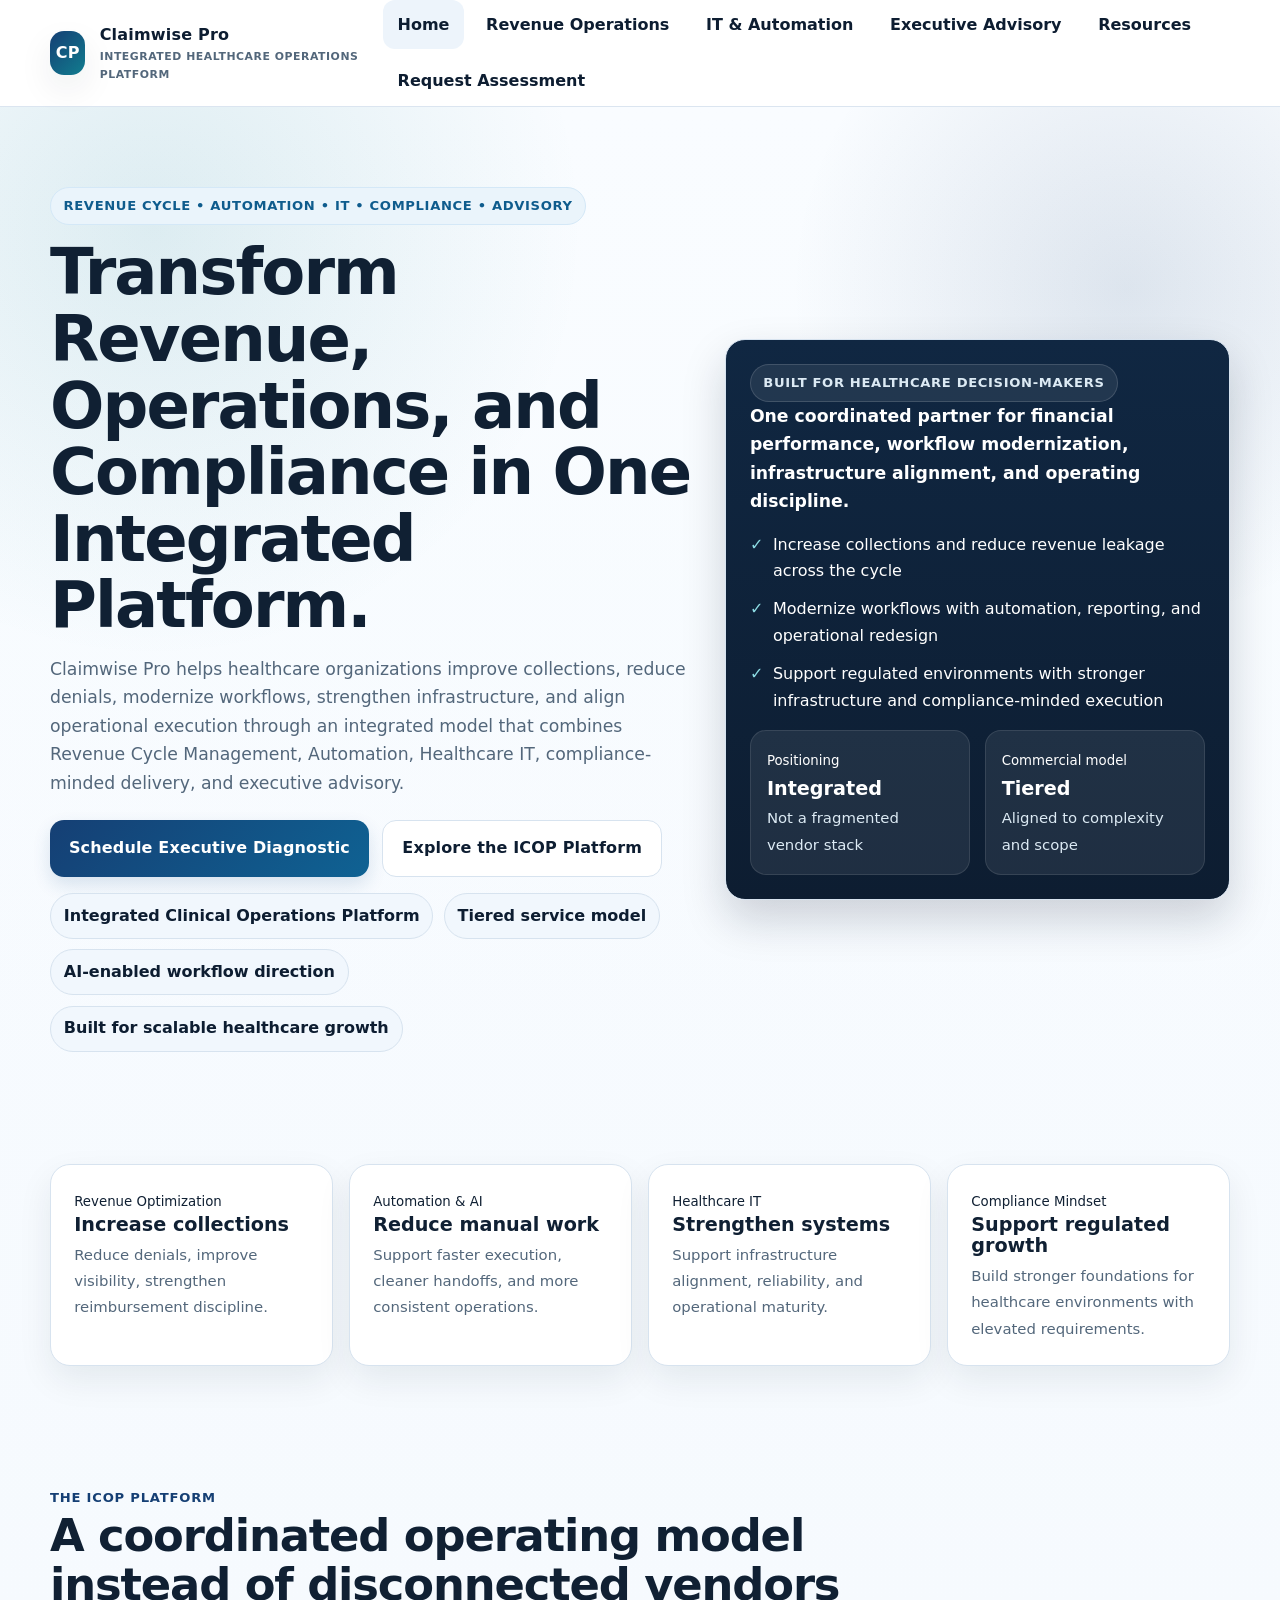
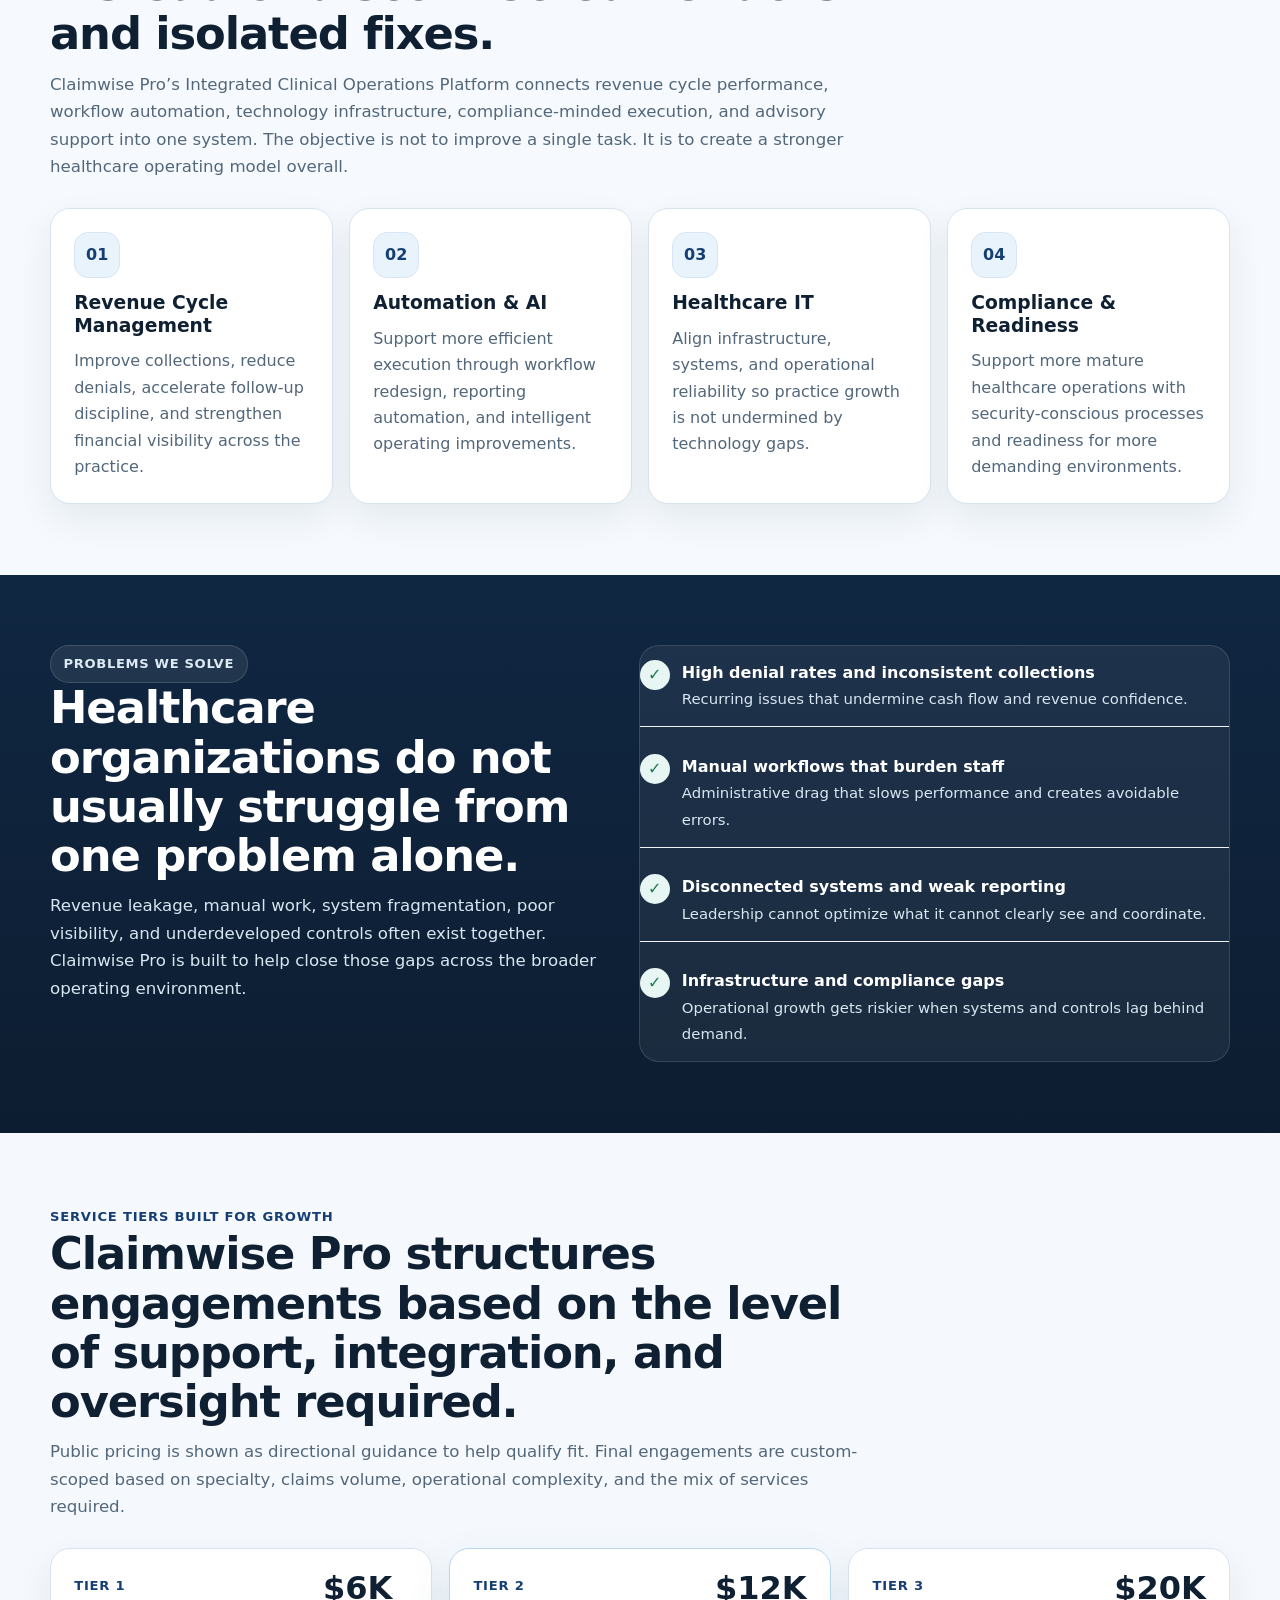
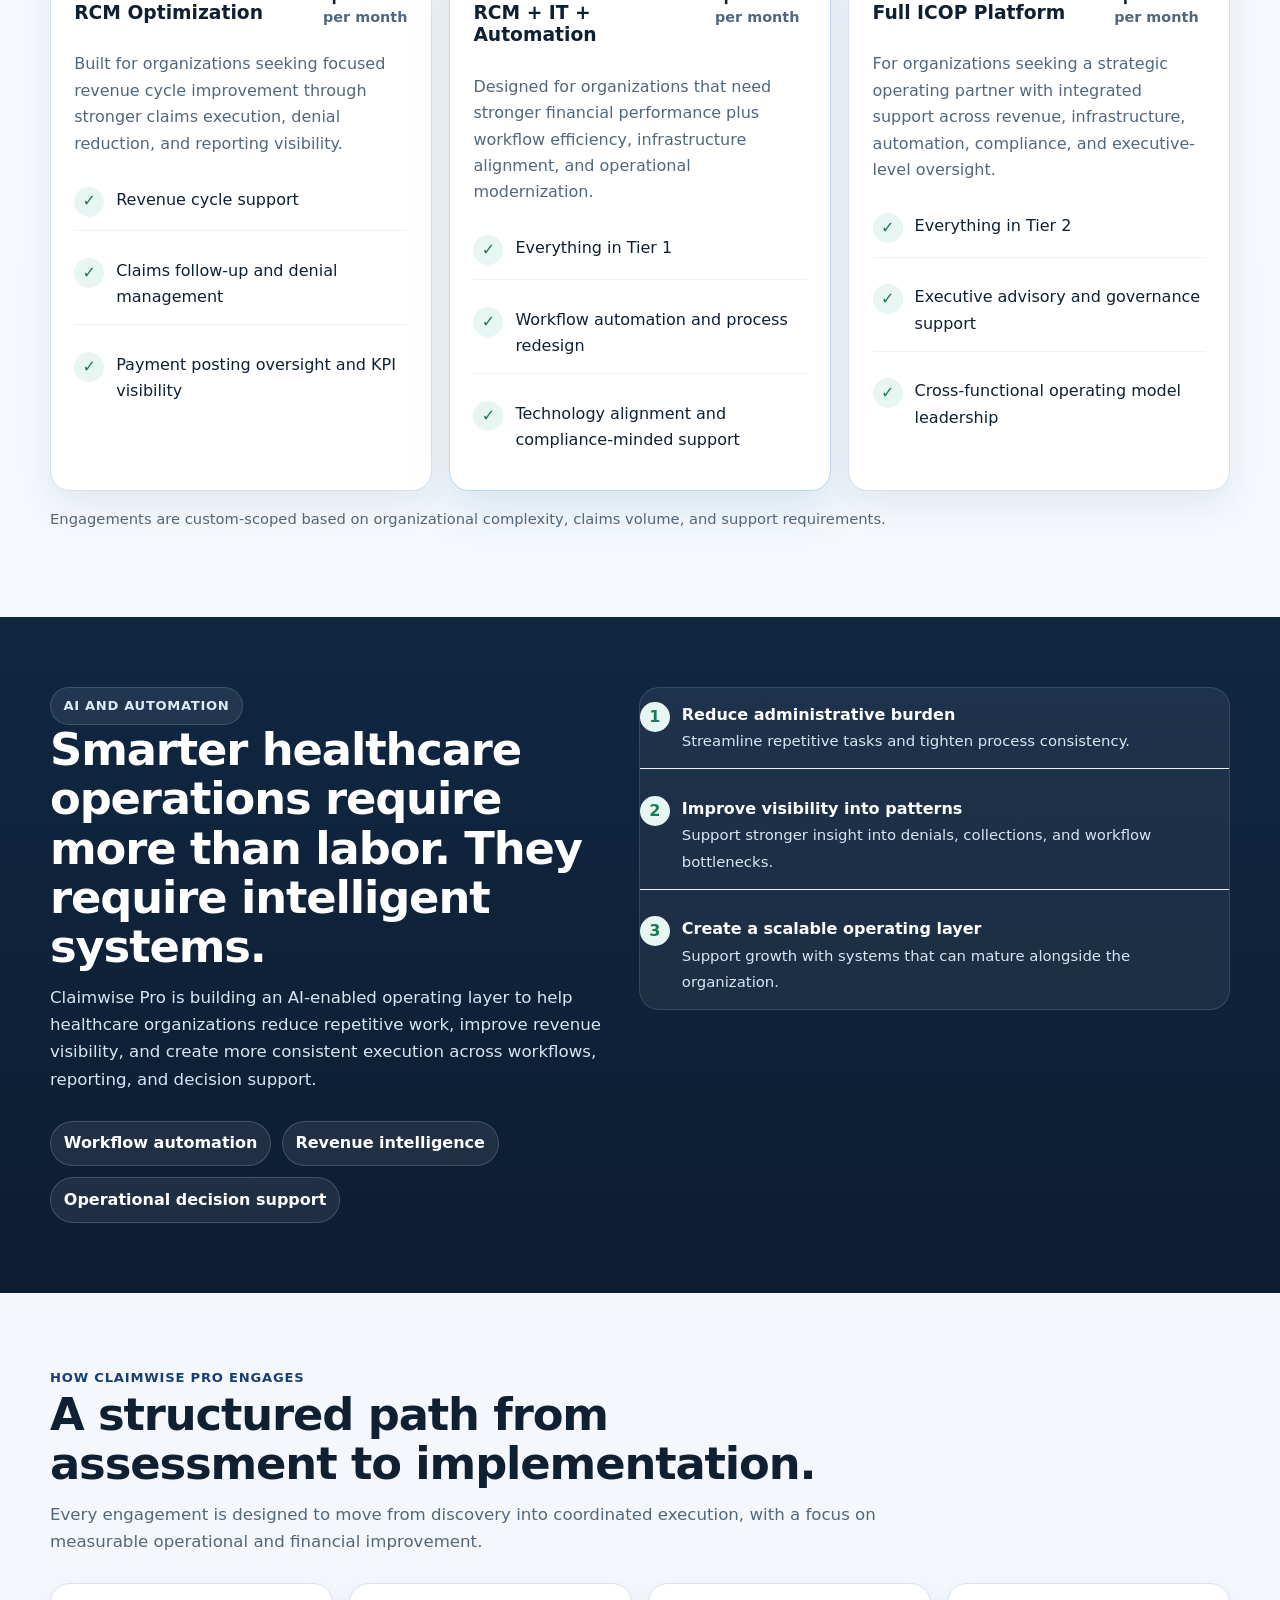
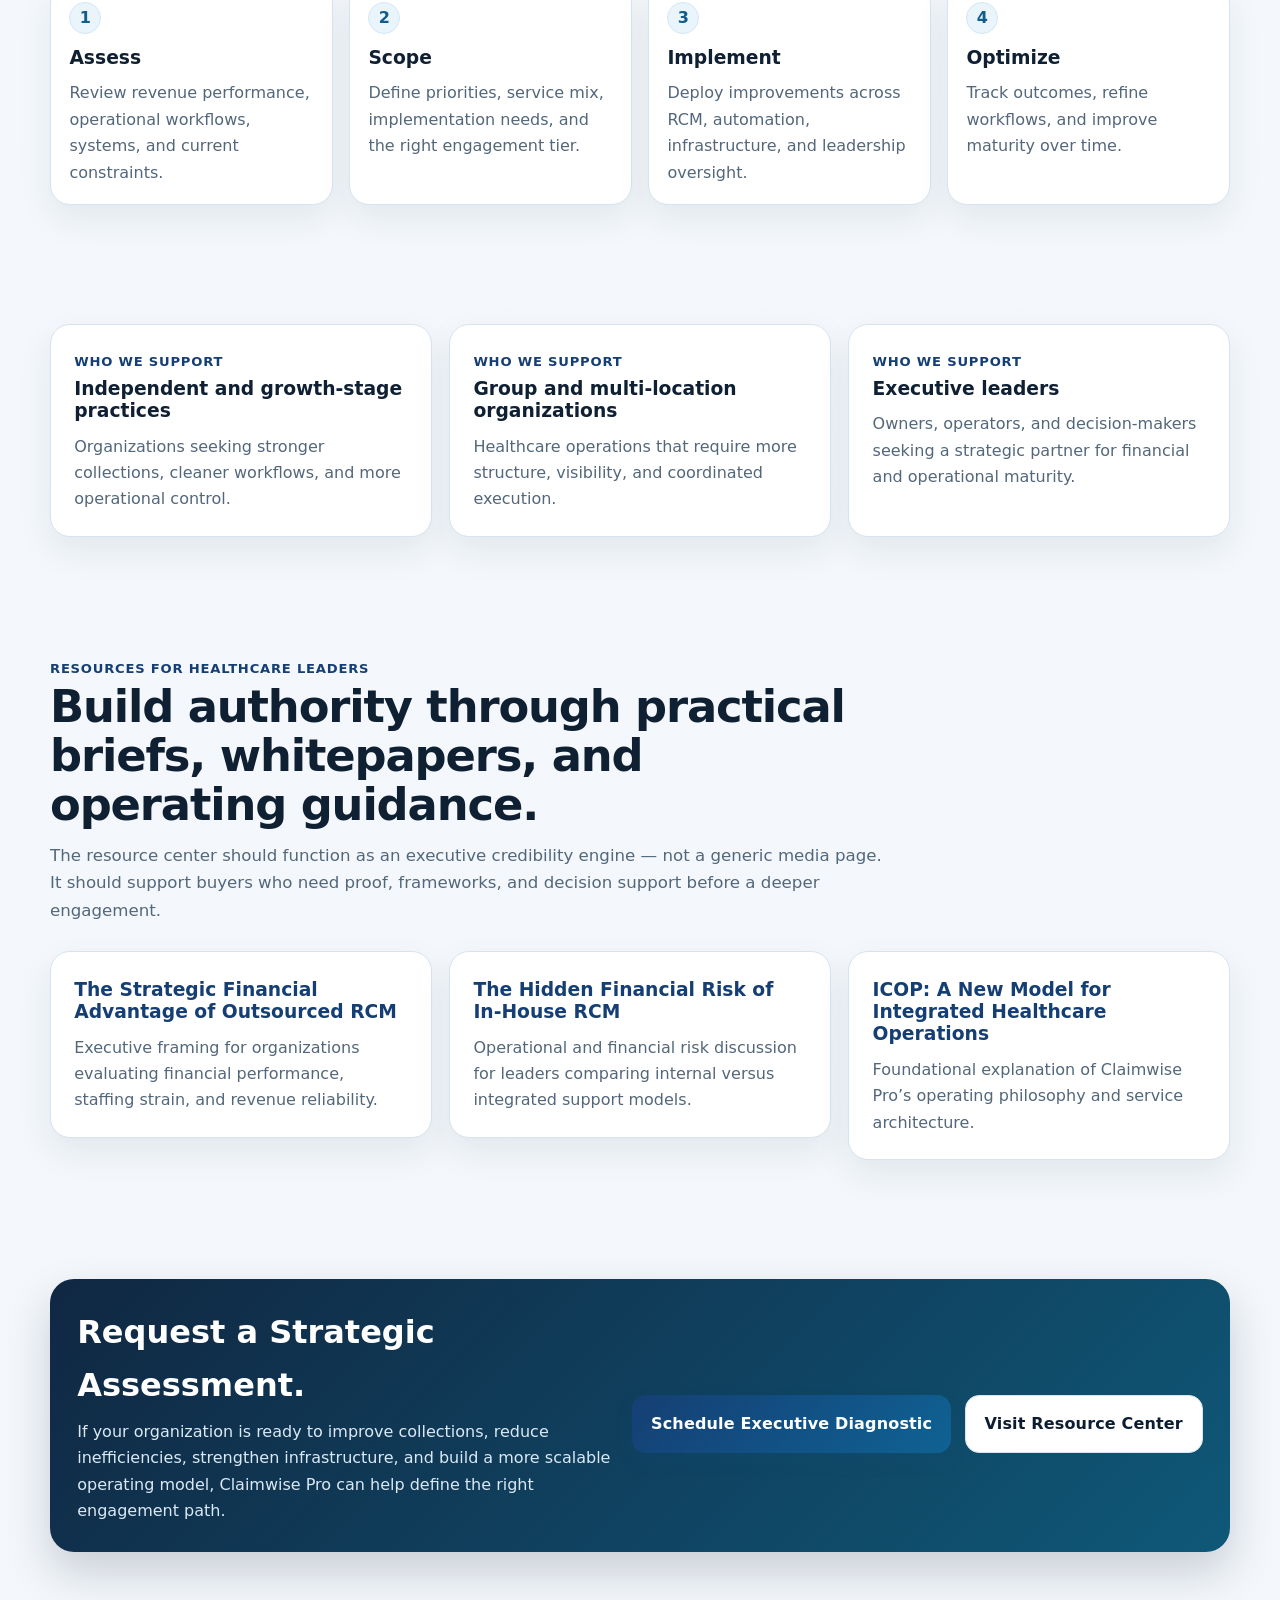
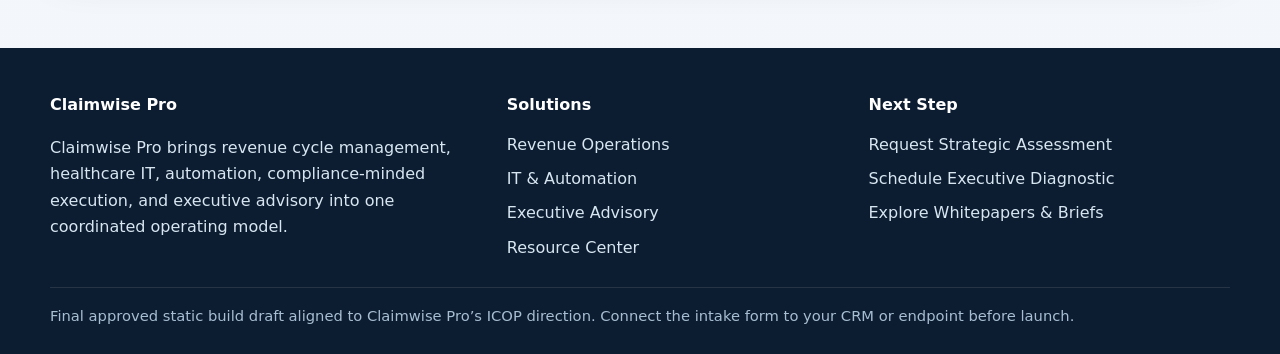
==== claimwise_pro_site_build/index.html @ 68d25049 "Add files via upload" ====
<!doctype html>
<html lang="en">
<head>
  <meta charset="utf-8">
  <meta name="viewport" content="width=device-width,initial-scale=1">
  <title>Claimwise Pro | Integrated Healthcare Revenue &amp; Operations Platform</title>
  <meta name="description" content="Claimwise Pro integrates revenue cycle management, automation, healthcare IT, compliance-minded execution, and executive advisory to improve collections, reduce inefficiencies, and support scalable healthcare growth.">
  <link rel="canonical" href="https://www.claimwisepros.com/">
  <meta property="og:title" content="Claimwise Pro | Integrated Healthcare Revenue &amp; Operations Platform">
  <meta property="og:description" content="Transform revenue, operations, and compliance in one integrated platform with Claimwise Pro.">
  <meta property="og:type" content="website">
  <meta property="og:url" content="https://www.claimwisepros.com/">
  <meta name="twitter:card" content="summary_large_image">
  <link rel="stylesheet" href="assets/styles.css">
</head>
<body>
  <header class="site-header">
    <div class="container header-inner">
      <a class="brand" href="index.html" aria-label="Claimwise Pro home">
        <span class="brand-mark">CP</span>
        <span>
          Claimwise Pro
          <small>Integrated Healthcare Operations Platform</small>
        </span>
      </a>
      <div class="nav-wrap">
        <button class="menu-toggle" type="button" data-menu-toggle aria-expanded="false" aria-controls="site-nav">Menu</button>
        <nav class="site-nav" id="site-nav" data-site-nav aria-label="Primary navigation">
          <a class="active" href="index.html">Home</a>
          <a href="revenue-optimization/index.html">Revenue Operations</a>
          <a href="it-automation/index.html">IT &amp; Automation</a>
          <a href="practice-management/index.html">Executive Advisory</a>
          <a href="resources/index.html">Resources</a>
          <a href="contact/index.html">Request Assessment</a>
        </nav>
      </div>
    </div>
  </header>
  <main>
    <section class="hero">
      <div class="container hero-grid">
        <div>
          <span class="eyebrow">Revenue Cycle • Automation • IT • Compliance • Advisory</span>
          <h1>Transform Revenue, Operations, and Compliance in One Integrated Platform.</h1>
          <p class="lead">Claimwise Pro helps healthcare organizations improve collections, reduce denials, modernize workflows, strengthen infrastructure, and align operational execution through an integrated model that combines Revenue Cycle Management, Automation, Healthcare IT, compliance-minded delivery, and executive advisory.</p>
          <div class="hero-actions">
            <a class="button button-primary" href="contact/index.html">Schedule Executive Diagnostic</a>
            <a class="button button-secondary" href="#platform">Explore the ICOP Platform</a>
          </div>
          <div class="badge-list" style="margin-top:1rem">
            <span class="badge">Integrated Clinical Operations Platform</span>
            <span class="badge">Tiered service model</span>
            <span class="badge">AI-enabled workflow direction</span>
            <span class="badge">Built for scalable healthcare growth</span>
          </div>
        </div>
        <aside class="hero-card">
          <span class="eyebrow">Built for healthcare decision-makers</span>
          <p class="quote" style="color:#fff">One coordinated partner for financial performance, workflow modernization, infrastructure alignment, and operating discipline.</p>
          <div class="hero-checks">
            <div><span>✓</span><span>Increase collections and reduce revenue leakage across the cycle</span></div>
            <div><span>✓</span><span>Modernize workflows with automation, reporting, and operational redesign</span></div>
            <div><span>✓</span><span>Support regulated environments with stronger infrastructure and compliance-minded execution</span></div>
          </div>
          <div class="stat-grid">
            <div class="stat"><small>Positioning</small><strong>Integrated</strong><span class="small" style="color:#dceaf4">Not a fragmented vendor stack</span></div>
            <div class="stat"><small>Commercial model</small><strong>Tiered</strong><span class="small" style="color:#dceaf4">Aligned to complexity and scope</span></div>
          </div>
        </aside>
      </div>
    </section>

    <section class="section section-tight">
      <div class="container grid-4">
        <div class="metric"><small>Revenue Optimization</small><strong>Increase collections</strong><span class="small">Reduce denials, improve visibility, strengthen reimbursement discipline.</span></div>
        <div class="metric"><small>Automation &amp; AI</small><strong>Reduce manual work</strong><span class="small">Support faster execution, cleaner handoffs, and more consistent operations.</span></div>
        <div class="metric"><small>Healthcare IT</small><strong>Strengthen systems</strong><span class="small">Support infrastructure alignment, reliability, and operational maturity.</span></div>
        <div class="metric"><small>Compliance Mindset</small><strong>Support regulated growth</strong><span class="small">Build stronger foundations for healthcare environments with elevated requirements.</span></div>
      </div>
    </section>

    <section class="section" id="platform">
      <div class="container">
        <div class="section-header">
          <span class="kicker">The ICOP Platform</span>
          <h2>A coordinated operating model instead of disconnected vendors and isolated fixes.</h2>
          <p>Claimwise Pro’s Integrated Clinical Operations Platform connects revenue cycle performance, workflow automation, technology infrastructure, compliance-minded execution, and advisory support into one system. The objective is not to improve a single task. It is to create a stronger healthcare operating model overall.</p>
        </div>
        <div class="grid-4">
          <article class="card">
            <div class="icon">01</div>
            <h3>Revenue Cycle Management</h3>
            <p>Improve collections, reduce denials, accelerate follow-up discipline, and strengthen financial visibility across the practice.</p>
          </article>
          <article class="card">
            <div class="icon">02</div>
            <h3>Automation &amp; AI</h3>
            <p>Support more efficient execution through workflow redesign, reporting automation, and intelligent operating improvements.</p>
          </article>
          <article class="card">
            <div class="icon">03</div>
            <h3>Healthcare IT</h3>
            <p>Align infrastructure, systems, and operational reliability so practice growth is not undermined by technology gaps.</p>
          </article>
          <article class="card">
            <div class="icon">04</div>
            <h3>Compliance &amp; Readiness</h3>
            <p>Support more mature healthcare operations with security-conscious processes and readiness for more demanding environments.</p>
          </article>
        </div>
      </div>
    </section>

    <section class="section band">
      <div class="container split">
        <div>
          <div class="section-header">
            <span class="eyebrow">Problems we solve</span>
            <h2>Healthcare organizations do not usually struggle from one problem alone.</h2>
            <p>Revenue leakage, manual work, system fragmentation, poor visibility, and underdeveloped controls often exist together. Claimwise Pro is built to help close those gaps across the broader operating environment.</p>
          </div>
        </div>
        <div class="band-card">
          <ul class="list">
            <li><span class="bullet">✓</span><div><strong>High denial rates and inconsistent collections</strong><br><span class="small" style="color:#d7e6f1">Recurring issues that undermine cash flow and revenue confidence.</span></div></li>
            <li><span class="bullet">✓</span><div><strong>Manual workflows that burden staff</strong><br><span class="small" style="color:#d7e6f1">Administrative drag that slows performance and creates avoidable errors.</span></div></li>
            <li><span class="bullet">✓</span><div><strong>Disconnected systems and weak reporting</strong><br><span class="small" style="color:#d7e6f1">Leadership cannot optimize what it cannot clearly see and coordinate.</span></div></li>
            <li><span class="bullet">✓</span><div><strong>Infrastructure and compliance gaps</strong><br><span class="small" style="color:#d7e6f1">Operational growth gets riskier when systems and controls lag behind demand.</span></div></li>
          </ul>
        </div>
      </div>
    </section>

    <section class="section">
      <div class="container">
        <div class="section-header">
          <span class="kicker">Service tiers built for growth</span>
          <h2>Claimwise Pro structures engagements based on the level of support, integration, and oversight required.</h2>
          <p>Public pricing is shown as directional guidance to help qualify fit. Final engagements are custom-scoped based on specialty, claims volume, operational complexity, and the mix of services required.</p>
        </div>
        <div class="pricing-grid">
          <article class="card pricing-card">
            <div class="pricing-top"><div><span class="kicker">Tier 1</span><h3>RCM Optimization</h3></div><div class="price">$6K<small>per month</small></div></div>
            <p>Built for organizations seeking focused revenue cycle improvement through stronger claims execution, denial reduction, and reporting visibility.</p>
            <ul class="list" style="margin-top:1rem">
              <li><span class="bullet">✓</span><div>Revenue cycle support</div></li>
              <li><span class="bullet">✓</span><div>Claims follow-up and denial management</div></li>
              <li><span class="bullet">✓</span><div>Payment posting oversight and KPI visibility</div></li>
            </ul>
          </article>
          <article class="card pricing-card featured">
            <div class="pricing-top"><div><span class="kicker">Tier 2</span><h3>RCM + IT + Automation</h3></div><div class="price">$12K<small>per month</small></div></div>
            <p>Designed for organizations that need stronger financial performance plus workflow efficiency, infrastructure alignment, and operational modernization.</p>
            <ul class="list" style="margin-top:1rem">
              <li><span class="bullet">✓</span><div>Everything in Tier 1</div></li>
              <li><span class="bullet">✓</span><div>Workflow automation and process redesign</div></li>
              <li><span class="bullet">✓</span><div>Technology alignment and compliance-minded support</div></li>
            </ul>
          </article>
          <article class="card pricing-card">
            <div class="pricing-top"><div><span class="kicker">Tier 3</span><h3>Full ICOP Platform</h3></div><div class="price">$20K<small>per month</small></div></div>
            <p>For organizations seeking a strategic operating partner with integrated support across revenue, infrastructure, automation, compliance, and executive-level oversight.</p>
            <ul class="list" style="margin-top:1rem">
              <li><span class="bullet">✓</span><div>Everything in Tier 2</div></li>
              <li><span class="bullet">✓</span><div>Executive advisory and governance support</div></li>
              <li><span class="bullet">✓</span><div>Cross-functional operating model leadership</div></li>
            </ul>
          </article>
        </div>
        <p class="price-note">Engagements are custom-scoped based on organizational complexity, claims volume, and support requirements.</p>
      </div>
    </section>

    <section class="section band">
      <div class="container split">
        <div>
          <div class="section-header">
            <span class="eyebrow">AI and automation</span>
            <h2>Smarter healthcare operations require more than labor. They require intelligent systems.</h2>
            <p>Claimwise Pro is building an AI-enabled operating layer to help healthcare organizations reduce repetitive work, improve revenue visibility, and create more consistent execution across workflows, reporting, and decision support.</p>
          </div>
          <div class="badge-list">
            <span class="badge" style="background:rgba(255,255,255,.08);border-color:rgba(255,255,255,.16);color:#fff">Workflow automation</span>
            <span class="badge" style="background:rgba(255,255,255,.08);border-color:rgba(255,255,255,.16);color:#fff">Revenue intelligence</span>
            <span class="badge" style="background:rgba(255,255,255,.08);border-color:rgba(255,255,255,.16);color:#fff">Operational decision support</span>
          </div>
        </div>
        <div class="band-card">
          <ul class="list">
            <li><span class="bullet">1</span><div><strong>Reduce administrative burden</strong><br><span class="small" style="color:#d7e6f1">Streamline repetitive tasks and tighten process consistency.</span></div></li>
            <li><span class="bullet">2</span><div><strong>Improve visibility into patterns</strong><br><span class="small" style="color:#d7e6f1">Support stronger insight into denials, collections, and workflow bottlenecks.</span></div></li>
            <li><span class="bullet">3</span><div><strong>Create a scalable operating layer</strong><br><span class="small" style="color:#d7e6f1">Support growth with systems that can mature alongside the organization.</span></div></li>
          </ul>
        </div>
      </div>
    </section>

    <section class="section">
      <div class="container">
        <div class="section-header">
          <span class="kicker">How Claimwise Pro engages</span>
          <h2>A structured path from assessment to implementation.</h2>
          <p>Every engagement is designed to move from discovery into coordinated execution, with a focus on measurable operational and financial improvement.</p>
        </div>
        <div class="process-grid">
          <article class="card step"><div class="step-num">1</div><h3>Assess</h3><p>Review revenue performance, operational workflows, systems, and current constraints.</p></article>
          <article class="card step"><div class="step-num">2</div><h3>Scope</h3><p>Define priorities, service mix, implementation needs, and the right engagement tier.</p></article>
          <article class="card step"><div class="step-num">3</div><h3>Implement</h3><p>Deploy improvements across RCM, automation, infrastructure, and leadership oversight.</p></article>
          <article class="card step"><div class="step-num">4</div><h3>Optimize</h3><p>Track outcomes, refine workflows, and improve maturity over time.</p></article>
        </div>
      </div>
    </section>

    <section class="section section-tight">
      <div class="container proof-grid">
        <article class="card">
          <span class="kicker">Who we support</span>
          <h3>Independent and growth-stage practices</h3>
          <p>Organizations seeking stronger collections, cleaner workflows, and more operational control.</p>
        </article>
        <article class="card">
          <span class="kicker">Who we support</span>
          <h3>Group and multi-location organizations</h3>
          <p>Healthcare operations that require more structure, visibility, and coordinated execution.</p>
        </article>
        <article class="card">
          <span class="kicker">Who we support</span>
          <h3>Executive leaders</h3>
          <p>Owners, operators, and decision-makers seeking a strategic partner for financial and operational maturity.</p>
        </article>
      </div>
    </section>

    <section class="section">
      <div class="container">
        <div class="section-header">
          <span class="kicker">Resources for healthcare leaders</span>
          <h2>Build authority through practical briefs, whitepapers, and operating guidance.</h2>
          <p>The resource center should function as an executive credibility engine — not a generic media page. It should support buyers who need proof, frameworks, and decision support before a deeper engagement.</p>
        </div>
        <div class="resource-grid">
          <a class="resource-card-link" href="../assets/pdfs/The-Strategic-Financial-Advantage-of-Outsourced-RCM-White-Paper.pdf" download>
	  <article class="card">
	    <h3>The Strategic Financial Advantage of Outsourced RCM</h3>
	    <p>Executive framing for organizations evaluating financial performance, staffing strain, and revenue reliability.</p>
	  </article>
	</a>
          <a class="resource-card-link" href="../assets/pdfs/The-Hidden-Financial-Risk-of-In-House-RCM-White-Paper.pdf" download>
	  <article class="card">
	    <h3>The Hidden Financial Risk of In-House RCM</h3>
	    <p>Operational and financial risk discussion for leaders comparing internal versus integrated support models.</p>
	  </article>
	</a>
          <a class="resource-card-link" href="../assets/pdfs/The-ICOP-Integrated-Healthcare-Operations-Strategic-Brief.pdf" download>
	  <article class="card">
	    <h3>ICOP: A New Model for Integrated Healthcare Operations</h3>
	    <p>Foundational explanation of Claimwise Pro’s operating philosophy and service architecture.</p>
	  </article>
	</a>
        </div>
      </div>
    </section>

    <section class="section section-tight">
      <div class="container">
        <div class="callout">
          <div>
            <h3>Request a Strategic Assessment.</h3>
            <p>If your organization is ready to improve collections, reduce inefficiencies, strengthen infrastructure, and build a more scalable operating model, Claimwise Pro can help define the right engagement path.</p>
          </div>
          <div class="cta-stack">
            <a class="button button-primary" href="contact/index.html">Schedule Executive Diagnostic</a>
            <a class="button button-secondary" href="resources/index.html">Visit Resource Center</a>
          </div>
        </div>
      </div>
    </section>
  </main>
  <footer class="site-footer">
    <div class="container">
      <div class="footer-grid">
        <div>
          <h4>Claimwise Pro</h4>
          <p>Claimwise Pro brings revenue cycle management, healthcare IT, automation, compliance-minded execution, and executive advisory into one coordinated operating model.</p>
        </div>
        <div>
          <h4>Solutions</h4>
          <ul>
            <li><a href="revenue-optimization/index.html">Revenue Operations</a></li>
            <li><a href="it-automation/index.html">IT &amp; Automation</a></li>
            <li><a href="practice-management/index.html">Executive Advisory</a></li>
            <li><a href="resources/index.html">Resource Center</a></li>
          </ul>
        </div>
        <div>
          <h4>Next Step</h4>
          <ul>
            <li><a href="contact/index.html">Request Strategic Assessment</a></li>
            <li><a href="contact/index.html">Schedule Executive Diagnostic</a></li>
            <li><a href="resources/index.html">Explore Whitepapers &amp; Briefs</a></li>
          </ul>
        </div>
      </div>
      <div class="footer-bottom">Final approved static build draft aligned to Claimwise Pro’s ICOP direction. Connect the intake form to your CRM or endpoint before launch.</div>
    </div>
  </footer>
  <script src="assets/script.js"></script>
</body>
</html>
---- claimwise_pro_site_build/assets/styles.css ----
:root{
  --bg:#f4f8fc;
  --surface:#ffffff;
  --surface-2:#eef5fb;
  --surface-3:#e4eef8;
  --text:#102033;
  --muted:#53677b;
  --line:#d7e3ef;
  --primary:#153f74;
  --primary-2:#0f6293;
  --accent:#117d8f;
  --dark:#0d1d31;
  --dark-2:#102742;
  --success:#1c7a54;
  --warning:#8f6b11;
  --shadow:0 14px 34px rgba(16,33,56,.08);
  --shadow-dark:0 20px 44px rgba(9,23,42,.18);
  --radius:20px;
  --max:1180px;
}
*{box-sizing:border-box}
html{scroll-behavior:smooth}
body{
  margin:0;
  font-family:Inter,ui-sans-serif,system-ui,-apple-system,Segoe UI,Roboto,Helvetica,Arial,sans-serif;
  background:linear-gradient(180deg,#f7fbff 0%,#f3f7fb 100%);
  color:var(--text);
  line-height:1.65;
}
a{color:var(--primary);text-decoration:none}
a:hover{text-decoration:underline}
img{max-width:100%;display:block}
.container{width:min(calc(100% - 2rem),var(--max));margin-inline:auto}
.site-header{
  position:sticky;top:0;z-index:50;
  background:rgba(255,255,255,.92);
  backdrop-filter:blur(16px);
  border-bottom:1px solid rgba(215,227,239,.9);
}
.header-inner{display:flex;align-items:center;justify-content:space-between;gap:1rem;min-height:78px}
.brand{display:flex;align-items:center;gap:.9rem;color:var(--dark);font-weight:800;letter-spacing:.2px}
.brand:hover{text-decoration:none}
.brand-mark{width:44px;height:44px;border-radius:14px;background:linear-gradient(135deg,var(--primary),var(--accent));display:grid;place-items:center;color:#fff;font-weight:800;box-shadow:var(--shadow)}
.brand small{display:block;color:var(--muted);font-weight:700;letter-spacing:.05em;text-transform:uppercase;font-size:.68rem}
.nav-wrap{display:flex;align-items:center;gap:1rem}
.menu-toggle{display:none;border:1px solid var(--line);background:#fff;color:var(--dark);border-radius:12px;padding:.72rem .85rem;font-weight:800}
.site-nav{display:flex;align-items:center;gap:.45rem;flex-wrap:wrap}
.site-nav a{color:var(--dark);font-weight:700;padding:.72rem .92rem;border-radius:12px}
.site-nav a:hover,.site-nav a.active{background:#edf4fb;text-decoration:none}
.button,button,input[type=submit]{appearance:none;border:none;cursor:pointer;display:inline-flex;align-items:center;justify-content:center;gap:.55rem;min-height:50px;padding:.9rem 1.18rem;border-radius:14px;font-weight:800;letter-spacing:.01em;transition:.2s transform,.2s box-shadow,.2s background;box-shadow:0 8px 18px rgba(21,76,138,.14)}
.button:hover,button:hover,input[type=submit]:hover{transform:translateY(-1px);text-decoration:none}
.button-primary,button,input[type=submit]{background:linear-gradient(135deg,var(--primary),var(--primary-2));color:#fff}
.button-secondary{background:#fff;color:var(--dark);border:1px solid var(--line);box-shadow:none}
.button-tertiary{background:rgba(255,255,255,.08);color:#fff;border:1px solid rgba(255,255,255,.18);box-shadow:none}
.hero{position:relative;padding:5rem 0 4rem;overflow:hidden;background:linear-gradient(180deg,#f9fcff 0%,rgba(244,248,252,0) 100%)}
.hero:before{content:"";position:absolute;inset:0;background:radial-gradient(circle at 12% 12%,rgba(17,125,143,.12),transparent 30%),radial-gradient(circle at 88% 18%,rgba(21,63,116,.12),transparent 24%);pointer-events:none}
.hero-grid{position:relative;display:grid;grid-template-columns:minmax(0,1.12fr) minmax(300px,.88fr);gap:2rem;align-items:center}
.hero h1,.page-hero h1{margin:.9rem 0 1rem;line-height:1.04;letter-spacing:-.03em}
.hero h1{font-size:clamp(2.4rem,5vw,4.5rem)}
.hero p.lead,.page-hero p{font-size:1.08rem;color:var(--muted);max-width:56rem;margin:0 0 1.4rem}
.hero-actions,.cta-stack{display:flex;flex-wrap:wrap;gap:.85rem;margin-top:1.1rem}
.eyebrow,.pill{display:inline-flex;align-items:center;gap:.55rem;padding:.45rem .78rem;border-radius:999px;background:#eaf4fb;border:1px solid #d4e8f7;color:#0f5c8d;font-weight:800;font-size:.82rem;text-transform:uppercase;letter-spacing:.05em}
.hero-card,.panel,.card,.metric,.faq details,.form-card,.callout-alt,.band-card{background:var(--surface);border:1px solid var(--line);border-radius:var(--radius);box-shadow:var(--shadow)}
.hero-card{background:linear-gradient(180deg,var(--dark-2),var(--dark));color:#fff;padding:1.5rem;box-shadow:var(--shadow-dark)}
.hero-card .eyebrow{background:rgba(255,255,255,.08);border-color:rgba(255,255,255,.14);color:#dceaf4}
.hero-checks{display:grid;gap:.75rem;margin-top:1rem}
.hero-checks div{display:flex;gap:.6rem;align-items:flex-start}
.hero-checks span:first-child{color:#8ddce4;font-weight:900}
.stat-grid{display:grid;grid-template-columns:repeat(2,minmax(0,1fr));gap:.9rem;margin-top:1rem}
.stat{background:rgba(255,255,255,.08);border:1px solid rgba(255,255,255,.1);border-radius:16px;padding:1rem}
.stat strong{display:block;font-size:1.2rem}
.small{font-size:.93rem;color:var(--muted)}
.section{padding:4.4rem 0}
.section-tight{padding:3rem 0}
.band{background:linear-gradient(180deg,var(--dark-2),var(--dark));color:#fff}
.band .section-header p,.band .card p,.band .small,.band .muted{color:#d7e6f1}
.band .card,.band-card{background:rgba(255,255,255,.06);border-color:rgba(255,255,255,.12);box-shadow:none;color:#fff}
.band .eyebrow{background:rgba(255,255,255,.08);border-color:rgba(255,255,255,.14);color:#dceaf4}
.band .icon{background:rgba(141,220,228,.14);color:#8ddce4;border-color:rgba(141,220,228,.25)}
.section-header{max-width:52rem;margin-bottom:1.7rem}
.section-header h2{font-size:clamp(1.85rem,3.5vw,2.8rem);line-height:1.1;margin:0 0 .75rem;letter-spacing:-.025em}
.section-header p,.muted{margin:0;color:var(--muted);font-size:1.04rem}
.kicker{color:var(--primary);font-weight:800;text-transform:uppercase;letter-spacing:.06em;font-size:.82rem}
.grid-2{display:grid;grid-template-columns:repeat(2,minmax(0,1fr));gap:1.25rem}
.grid-3{display:grid;grid-template-columns:repeat(3,minmax(0,1fr));gap:1.25rem}
.grid-4{display:grid;grid-template-columns:repeat(4,minmax(0,1fr));gap:1rem}
.split{display:grid;grid-template-columns:minmax(0,.98fr) minmax(0,1.02fr);gap:1.3rem;align-items:start}
.card,.panel,.metric,.form-card,.callout-alt{padding:1.45rem}
.card h3,.card h4,.panel h3,.panel h4,.metric h3,.metric h4{margin:.2rem 0 .7rem;line-height:1.2}
.card p,.panel p,.metric p{margin:0;color:var(--muted)}
.icon{width:46px;height:46px;border-radius:14px;display:grid;place-items:center;font-weight:900;color:var(--primary);background:#e9f3fb;border:1px solid #d7e6f5;margin-bottom:.9rem}
.list{display:grid;gap:.82rem;margin:0;padding:0;list-style:none}
.list li{display:flex;gap:.75rem;align-items:flex-start;padding:.85rem 0;border-bottom:1px solid #edf2f7}
.list li:last-child{border-bottom:none}
.bullet{width:30px;height:30px;border-radius:999px;background:#e7f5f3;color:var(--success);display:grid;place-items:center;font-weight:900;flex:0 0 auto}
.metric strong{display:block;font-size:1.2rem;line-height:1.1;margin-bottom:.4rem}
.callout{display:grid;grid-template-columns:minmax(0,1.1fr) auto;gap:1rem;align-items:center;background:linear-gradient(135deg,var(--dark-2),#0f5878);color:#fff;padding:1.7rem;border-radius:24px;box-shadow:var(--shadow-dark)}
.callout h3{font-size:clamp(1.55rem,3vw,2rem);margin:0 0 .45rem}
.callout p{margin:0;color:#dbe9f4}
.callout-alt{background:linear-gradient(180deg,#ffffff,#f6fbff)}
.badge-list{display:flex;flex-wrap:wrap;gap:.65rem}
.badge{display:inline-flex;align-items:center;gap:.45rem;padding:.55rem .8rem;border-radius:999px;background:#f1f7fd;border:1px solid var(--line);color:var(--dark);font-weight:700}
.quote{font-size:1.08rem;color:var(--text);font-weight:700;margin:0 0 .7rem}
.proof-grid,.pricing-grid,.resource-grid{display:grid;grid-template-columns:repeat(3,minmax(0,1fr));gap:1.1rem}
.pricing-card{position:relative;overflow:hidden}
.pricing-card.featured{border-color:#b9d7f0;box-shadow:0 18px 44px rgba(17,81,139,.12)}
.pricing-top{display:flex;align-items:flex-start;justify-content:space-between;gap:1rem;margin-bottom:1rem}
.price{font-size:2rem;font-weight:900;line-height:1}
.price small{display:block;font-size:.9rem;font-weight:700;color:var(--muted);margin-top:.35rem}
.price-note{margin-top:1rem;font-size:.92rem;color:var(--muted)}
.process-grid{display:grid;grid-template-columns:repeat(4,minmax(0,1fr));gap:1rem}
.step{padding:1.15rem}
.step-num{width:2rem;height:2rem;border-radius:50%;display:grid;place-items:center;background:#eaf4fb;color:#0f5c8d;font-weight:900;margin-bottom:.8rem;border:1px solid #d4e8f7}
.faq details{padding:1rem 1.1rem}
.faq details+details{margin-top:.85rem}
.faq summary{cursor:pointer;font-weight:800}
.faq p{color:var(--muted)}
.page-hero{padding:3.6rem 0 2.8rem;background:radial-gradient(circle at 82% 18%,rgba(21,76,138,.1),transparent 25%),radial-gradient(circle at 15% 12%,rgba(15,143,159,.1),transparent 26%);border-bottom:1px solid var(--line)}
.breadcrumbs{color:var(--muted);font-size:.94rem;margin-bottom:.9rem}
.breadcrumbs a{color:var(--muted)}
.form-grid{display:grid;grid-template-columns:repeat(2,minmax(0,1fr));gap:1rem}
.field{display:grid;gap:.45rem}
.field.full{grid-column:1/-1}
.field label{font-weight:750;font-size:.95rem}
.field input,.field select,.field textarea{width:100%;border:1px solid var(--line);background:#fff;color:var(--text);border-radius:14px;padding:.95rem 1rem;font:inherit}
.field textarea{min-height:150px;resize:vertical}
.form-note{color:var(--muted);font-size:.95rem}
.notice{padding:1rem 1.1rem;border-radius:16px;background:#edf7f1;color:#0b5132;border:1px solid #c8ead6;display:none;margin-top:1rem}
.site-footer{margin-top:3rem;background:var(--dark);color:#d7e6f1;padding:2.8rem 0 1.6rem}
.footer-grid{display:grid;grid-template-columns:1.15fr .9fr .95fr;gap:1.2rem}
.site-footer h4{color:#fff;margin:0 0 .8rem}
.site-footer a{color:#d7e6f1}
.site-footer ul{list-style:none;padding:0;margin:0;display:grid;gap:.5rem}
.footer-bottom{margin-top:1.6rem;padding-top:1rem;border-top:1px solid rgba(255,255,255,.1);color:#a7bed2;font-size:.92rem}
@media (max-width:980px){
  .hero-grid,.split,.grid-3,.grid-4,.proof-grid,.pricing-grid,.resource-grid,.footer-grid,.process-grid,.grid-2{grid-template-columns:1fr}
  .form-grid,.stat-grid{grid-template-columns:1fr}
  .callout{grid-template-columns:1fr}
  .site-nav{display:none;position:absolute;top:78px;right:1rem;left:1rem;background:#fff;border:1px solid var(--line);border-radius:18px;padding:.7rem;box-shadow:var(--shadow)}
  .site-nav.open{display:grid}
  .menu-toggle{display:inline-flex}
}


.calculator-grid{display:grid;grid-template-columns:repeat(2,minmax(0,1fr));gap:1.25rem}
.calculator-card{padding:1.45rem}
.calculator-card h3{margin:.2rem 0 .5rem;line-height:1.2}
.calculator-card .small-intro{color:var(--muted);margin:0 0 1rem}
.calc-form{display:grid;gap:.9rem;margin-top:1rem}
.calc-form .field{gap:.35rem}
.calc-form .field input{background:#fbfdff}
.calc-assumption{margin-top:1rem;padding:.9rem 1rem;border-radius:14px;background:#f6fbff;border:1px solid var(--line);color:var(--muted);font-size:.93rem}
.calc-results{margin-top:1rem;padding:1rem;border-radius:16px;background:linear-gradient(180deg,#fbfdff,#f3f8fd);border:1px solid var(--line)}
.calc-results h4{margin:.1rem 0 .85rem}
.result-list{list-style:none;padding:0;margin:0;display:grid;gap:.7rem}
.result-list li{display:flex;justify-content:space-between;gap:1rem;align-items:flex-start;padding:.55rem 0;border-bottom:1px solid #e8f0f7}
.result-list li:last-child{border-bottom:none}
.result-list span{color:var(--muted)}
.result-list strong{font-size:1.02rem;text-align:right}
.calc-note{margin-top:.85rem;color:var(--muted);font-size:.9rem}
@media (max-width:980px){.calculator-grid{grid-template-columns:1fr}}
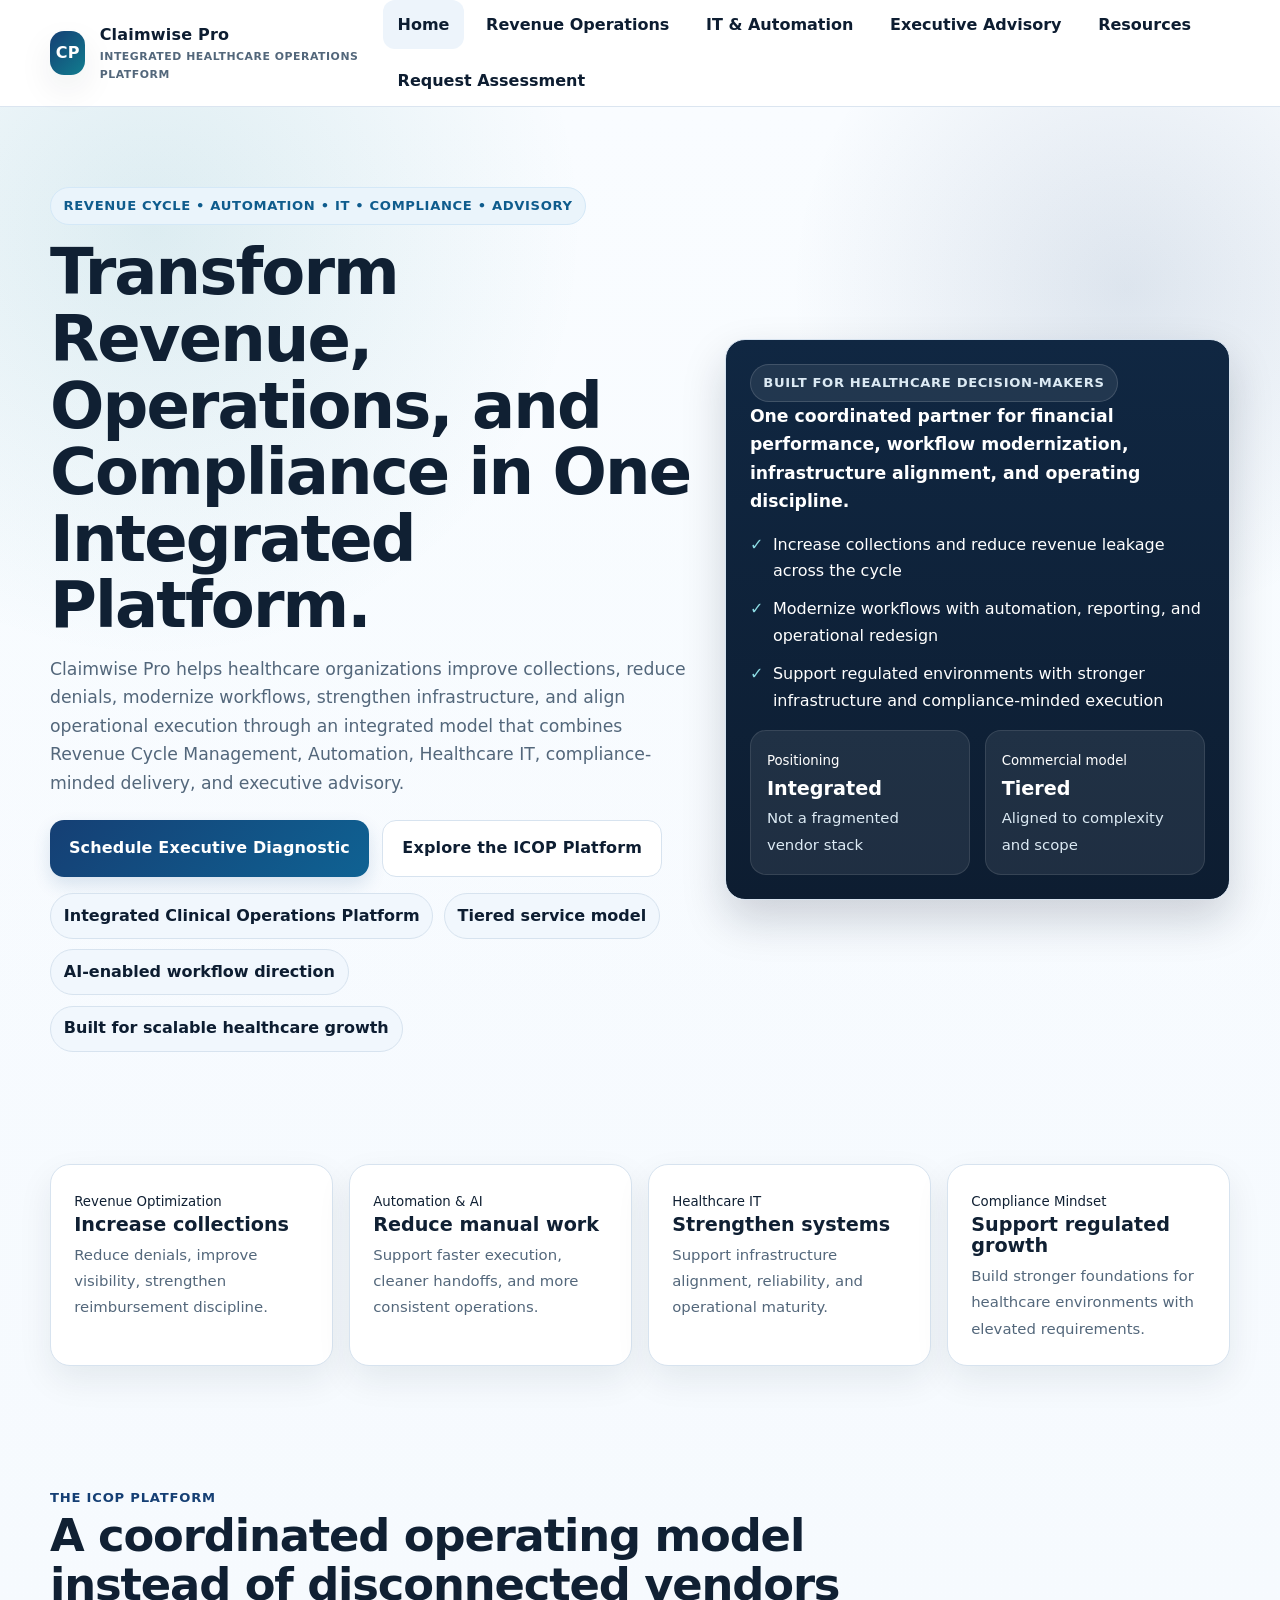
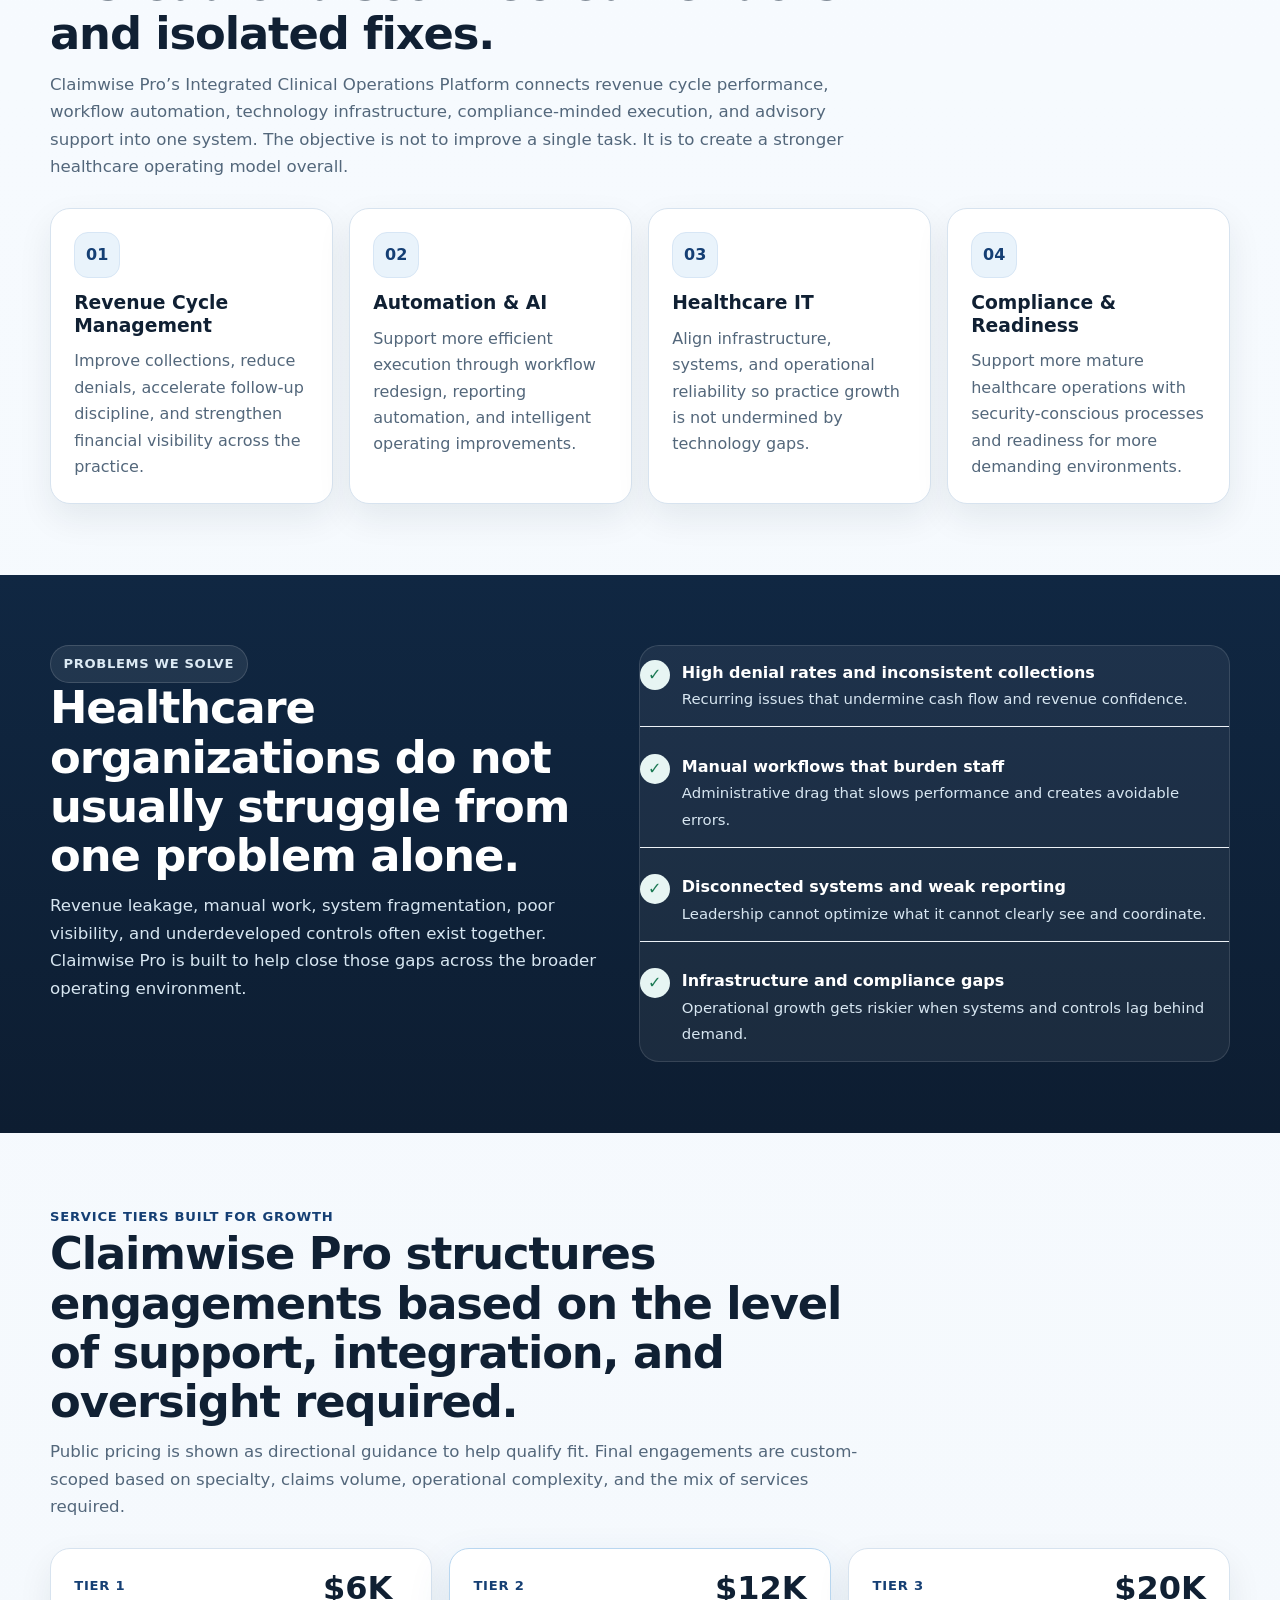
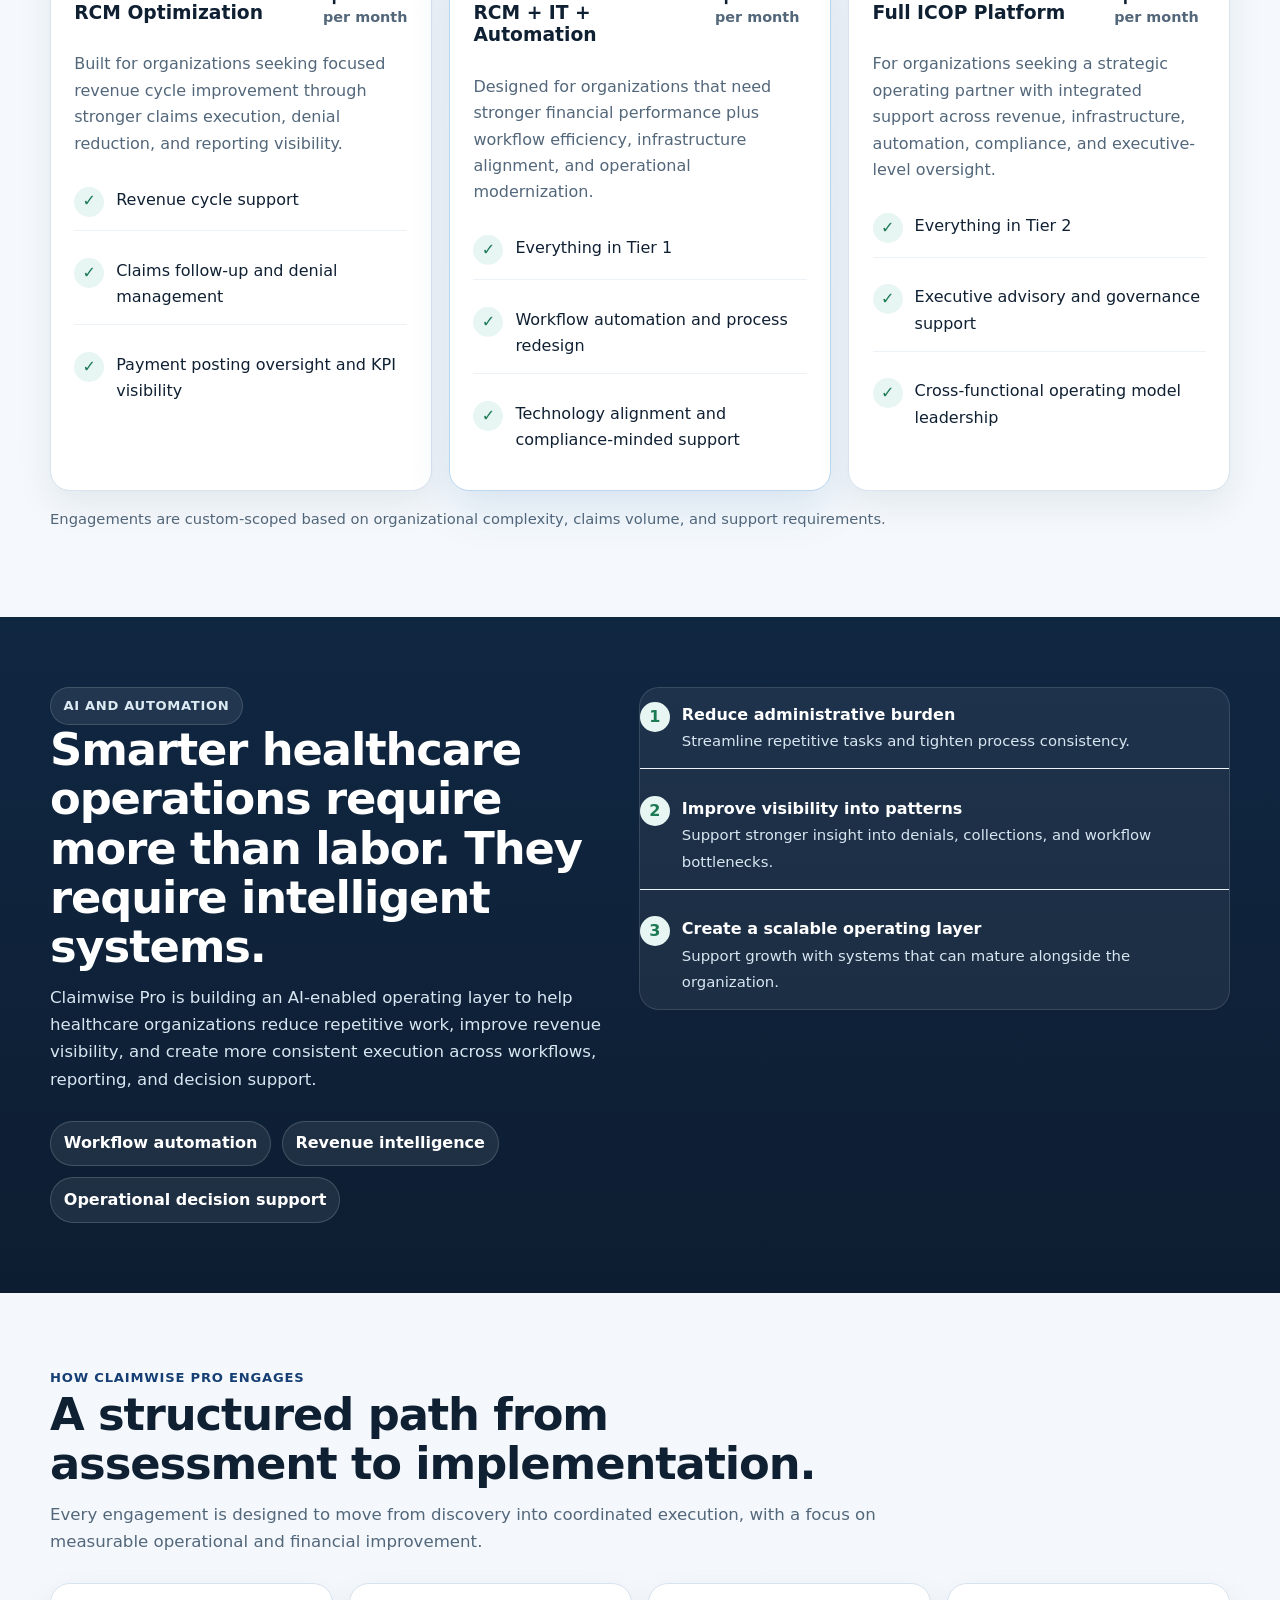
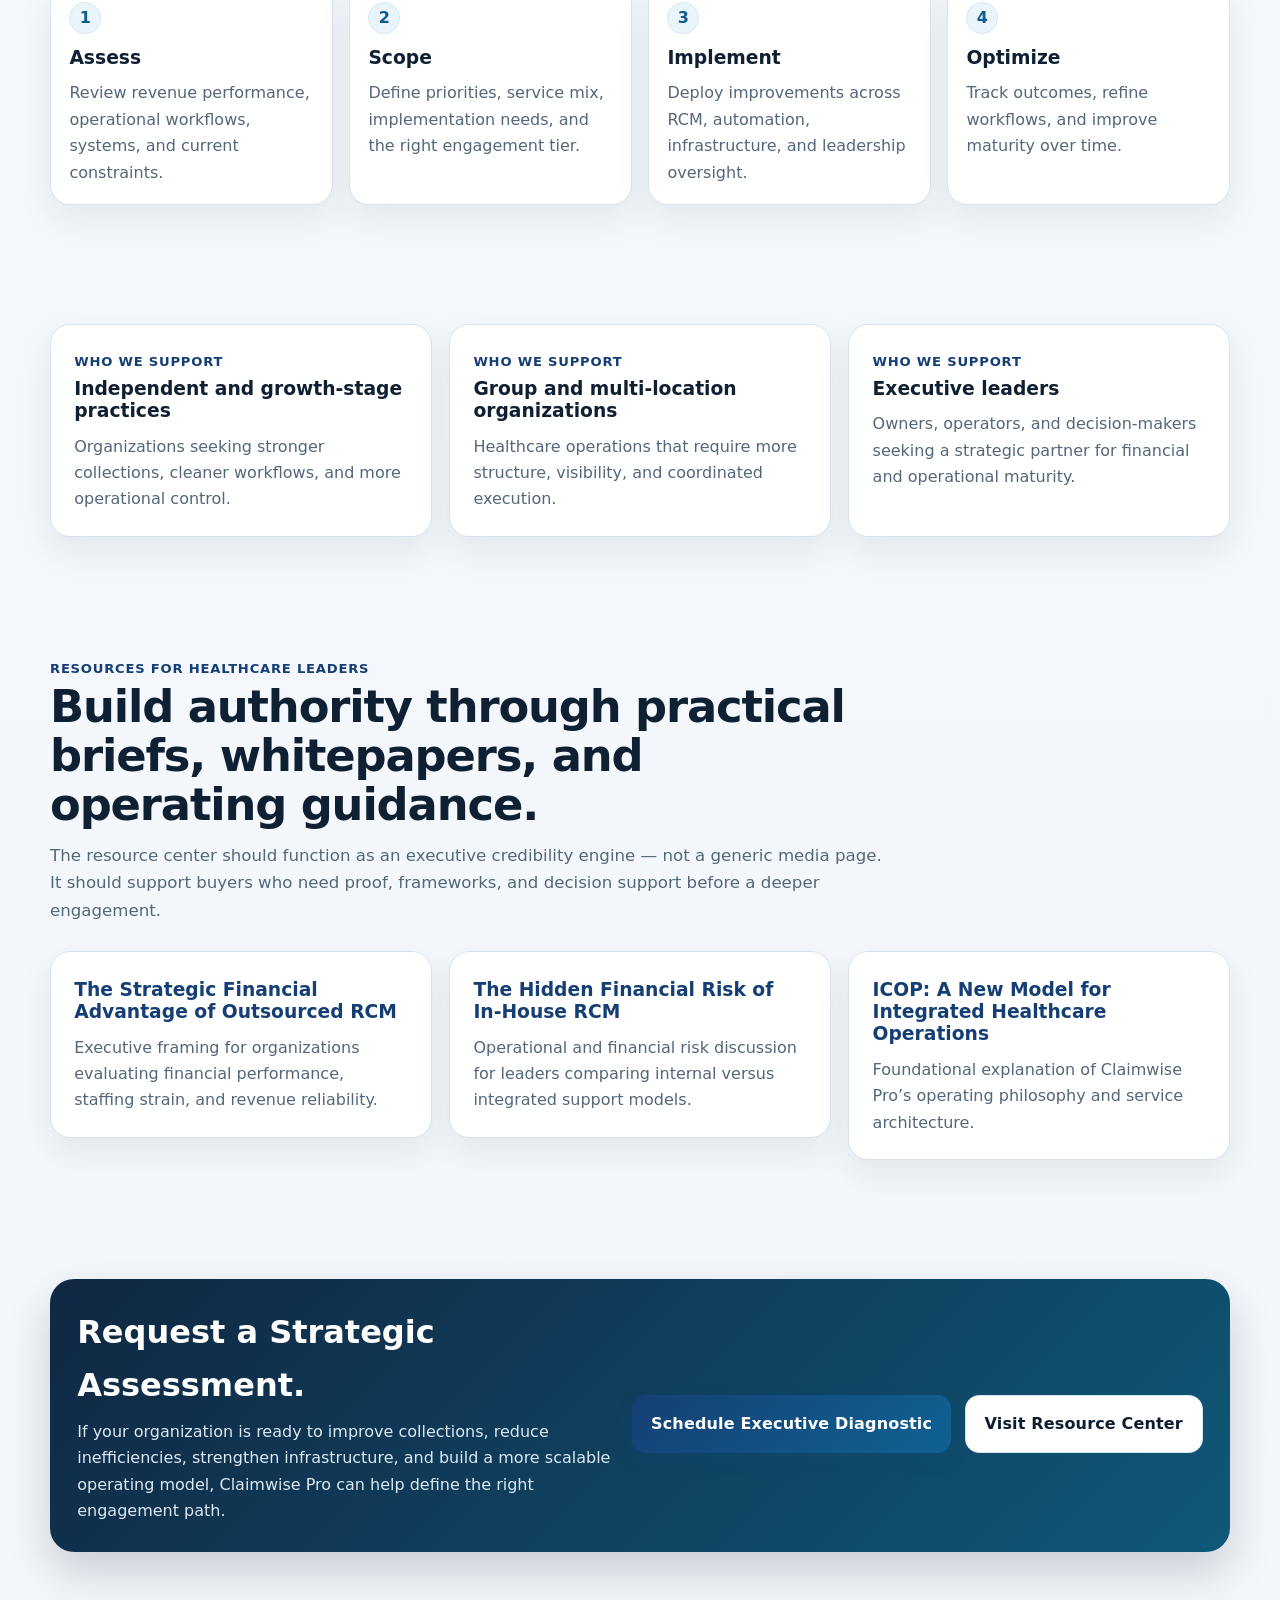
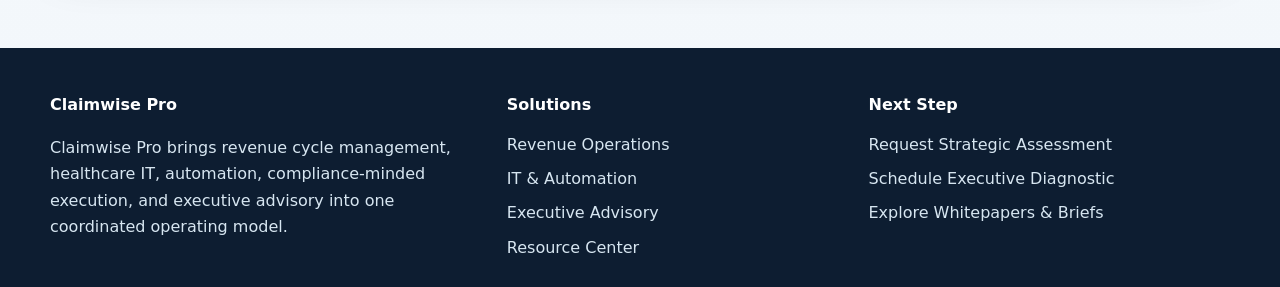
==== commit 070fda0c: "Remove footer message from index.html Removed footer message about the static build draft." ====
--- a/claimwise_pro_site_build/index.html
+++ b/claimwise_pro_site_build/index.html
@@ -301,9 +301,8 @@
           </ul>
         </div>
       </div>
-      <div class="footer-bottom">Final approved static build draft aligned to Claimwise Pro’s ICOP direction. Connect the intake form to your CRM or endpoint before launch.</div>
     </div>
   </footer>
   <script src="assets/script.js"></script>
 </body>
-</html>+</html>
